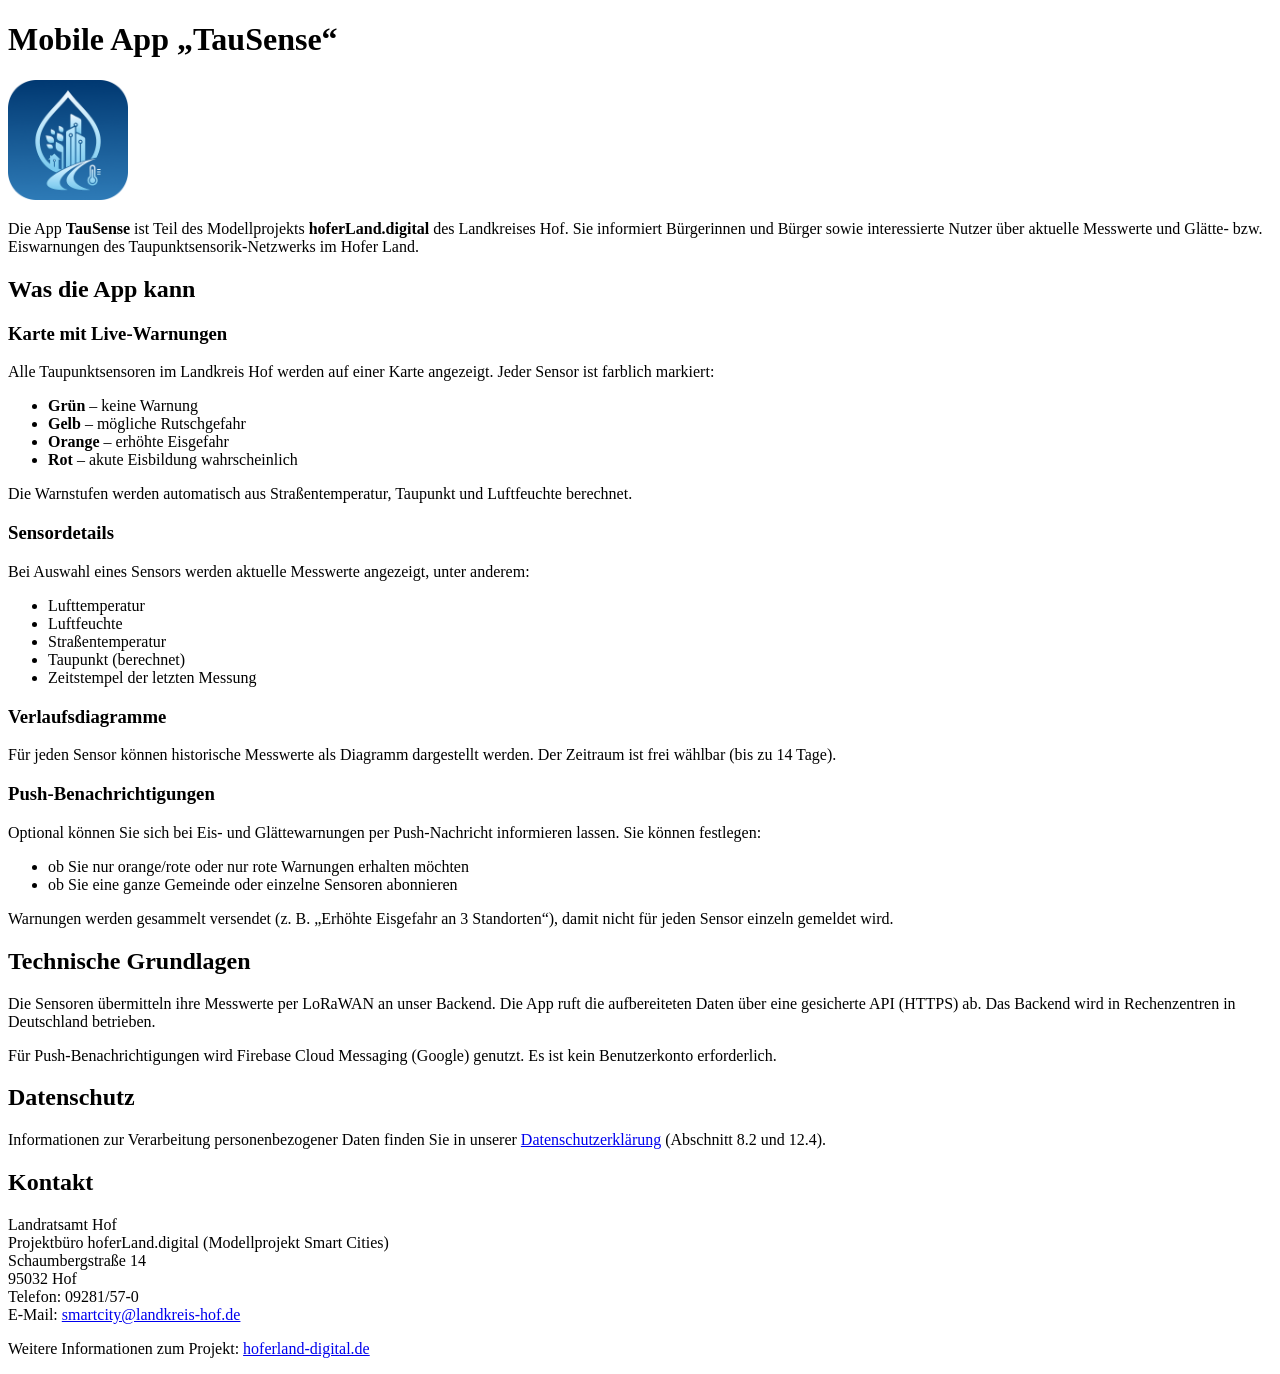
==== docs/app-produktseite.html @ 755b7d99 "added publiccode.yml for opencode" ====
<!DOCTYPE html>
<html lang="de">
<head>
  <meta charset="utf-8">
  <title>TauSense – Innovationsraum Hofer Land</title>
</head>
<body>

<h1>Mobile App „TauSense“</h1>

<p><img src="../img/tausense-logo.png" alt="TauSense Logo" width="120" height="120"></p>

<p>Die App <strong>TauSense</strong> ist Teil des Modellprojekts <strong>hoferLand.digital</strong> des Landkreises Hof. Sie informiert Bürgerinnen und Bürger sowie interessierte Nutzer über aktuelle Messwerte und Glätte- bzw. Eiswarnungen des Taupunktsensorik-Netzwerks im Hofer Land.</p>

<h2>Was die App kann</h2>

<h3>Karte mit Live-Warnungen</h3>
<p>Alle Taupunktsensoren im Landkreis Hof werden auf einer Karte angezeigt. Jeder Sensor ist farblich markiert:</p>
<ul>
  <li><strong>Grün</strong> – keine Warnung</li>
  <li><strong>Gelb</strong> – mögliche Rutschgefahr</li>
  <li><strong>Orange</strong> – erhöhte Eisgefahr</li>
  <li><strong>Rot</strong> – akute Eisbildung wahrscheinlich</li>
</ul>
<p>Die Warnstufen werden automatisch aus Straßentemperatur, Taupunkt und Luftfeuchte berechnet.</p>

<h3>Sensordetails</h3>
<p>Bei Auswahl eines Sensors werden aktuelle Messwerte angezeigt, unter anderem:</p>
<ul>
  <li>Lufttemperatur</li>
  <li>Luftfeuchte</li>
  <li>Straßentemperatur</li>
  <li>Taupunkt (berechnet)</li>
  <li>Zeitstempel der letzten Messung</li>
</ul>

<h3>Verlaufsdiagramme</h3>
<p>Für jeden Sensor können historische Messwerte als Diagramm dargestellt werden. Der Zeitraum ist frei wählbar (bis zu 14 Tage).</p>

<h3>Push-Benachrichtigungen</h3>
<p>Optional können Sie sich bei Eis- und Glättewarnungen per Push-Nachricht informieren lassen. Sie können festlegen:</p>
<ul>
  <li>ob Sie nur orange/rote oder nur rote Warnungen erhalten möchten</li>
  <li>ob Sie eine ganze Gemeinde oder einzelne Sensoren abonnieren</li>
</ul>
<p>Warnungen werden gesammelt versendet (z. B. „Erhöhte Eisgefahr an 3 Standorten“), damit nicht für jeden Sensor einzeln gemeldet wird.</p>

<h2>Technische Grundlagen</h2>
<p>Die Sensoren übermitteln ihre Messwerte per LoRaWAN an unser Backend. Die App ruft die aufbereiteten Daten über eine gesicherte API (HTTPS) ab. Das Backend wird in Rechenzentren in Deutschland betrieben.</p>
<p>Für Push-Benachrichtigungen wird Firebase Cloud Messaging (Google) genutzt. Es ist kein Benutzerkonto erforderlich.</p>

<h2>Datenschutz</h2>
<p>Informationen zur Verarbeitung personenbezogener Daten finden Sie in unserer <a href="datenschutzerklaerung.html">Datenschutzerklärung</a> (Abschnitt 8.2 und 12.4).</p>

<h2>Kontakt</h2>
<p>
  Landratsamt Hof<br>
  Projektbüro hoferLand.digital (Modellprojekt Smart Cities)<br>
  Schaumbergstraße 14<br>
  95032 Hof<br>
  Telefon: 09281/57-0<br>
  E-Mail: <a href="mailto:smartcity@landkreis-hof.de">smartcity@landkreis-hof.de</a>
</p>

<p>Weitere Informationen zum Projekt: <a href="https://hoferland-digital.de/">hoferland-digital.de</a></p>

</body>
</html>
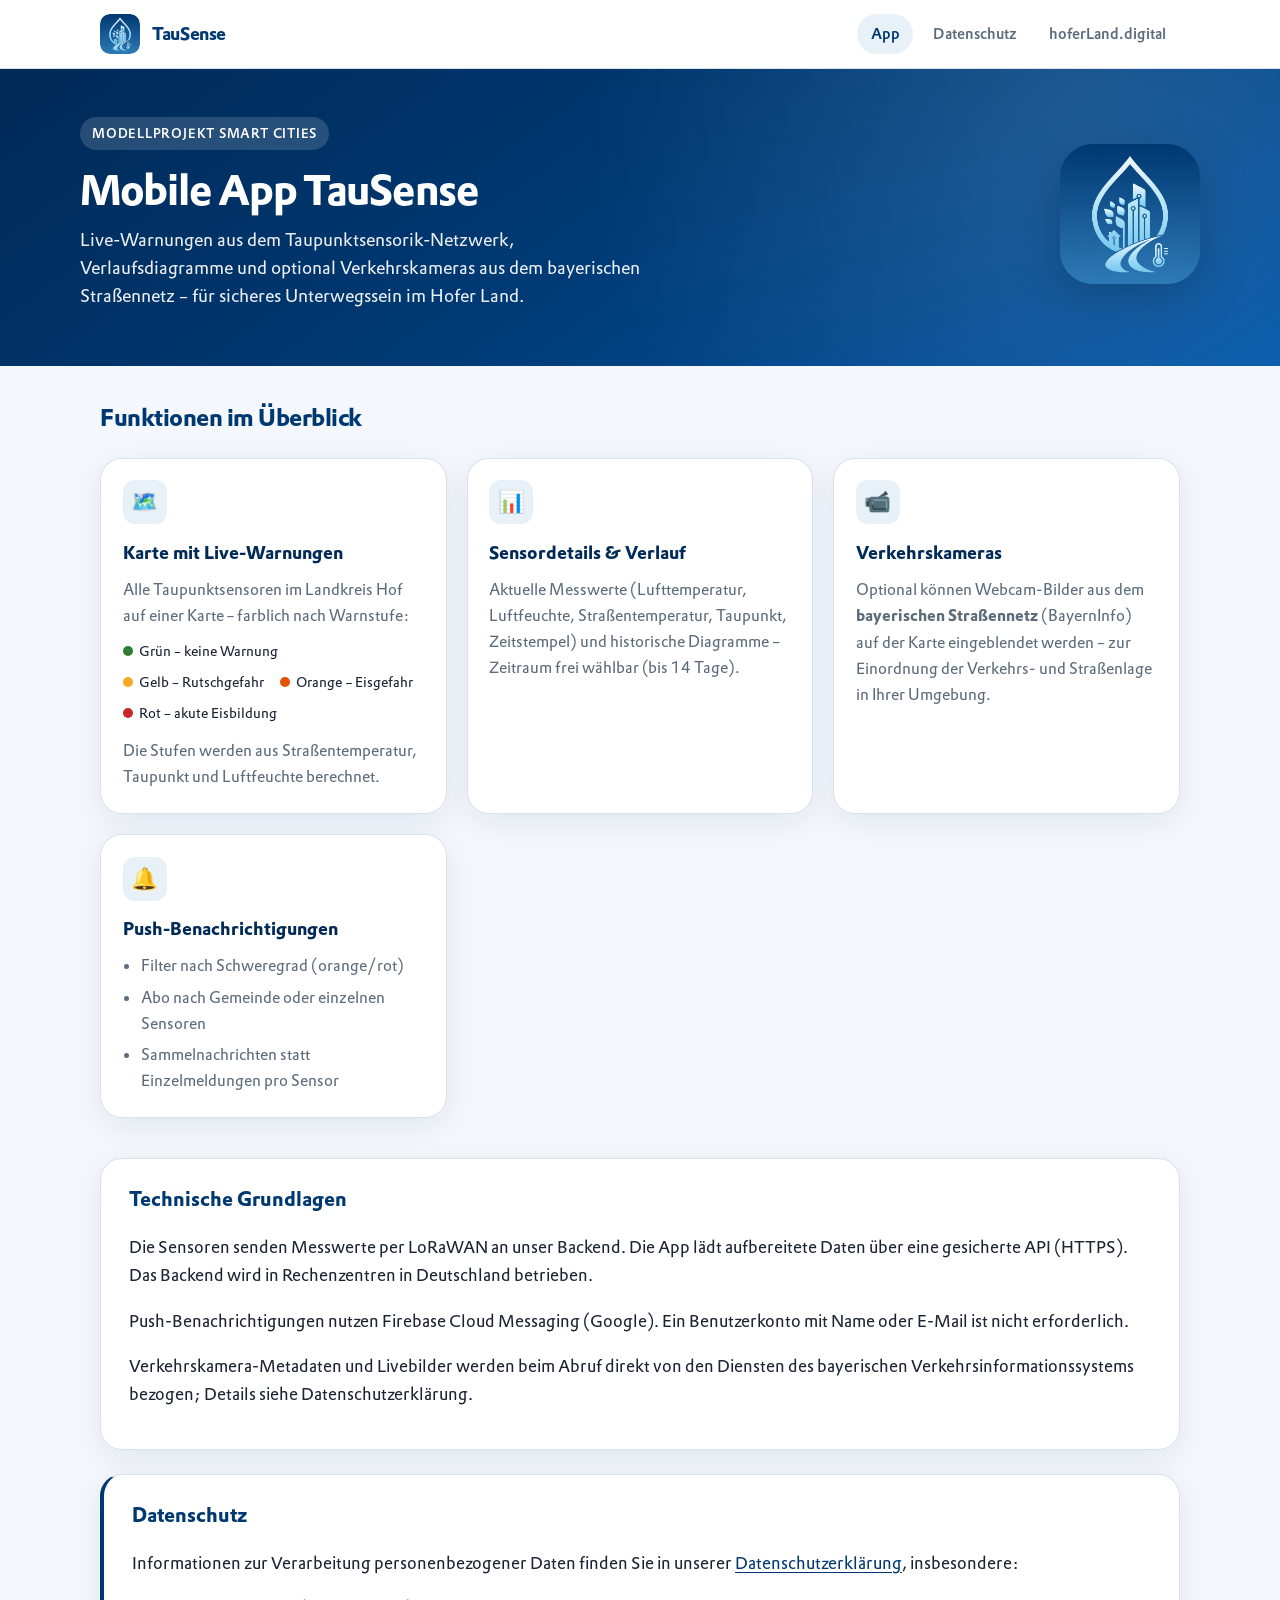
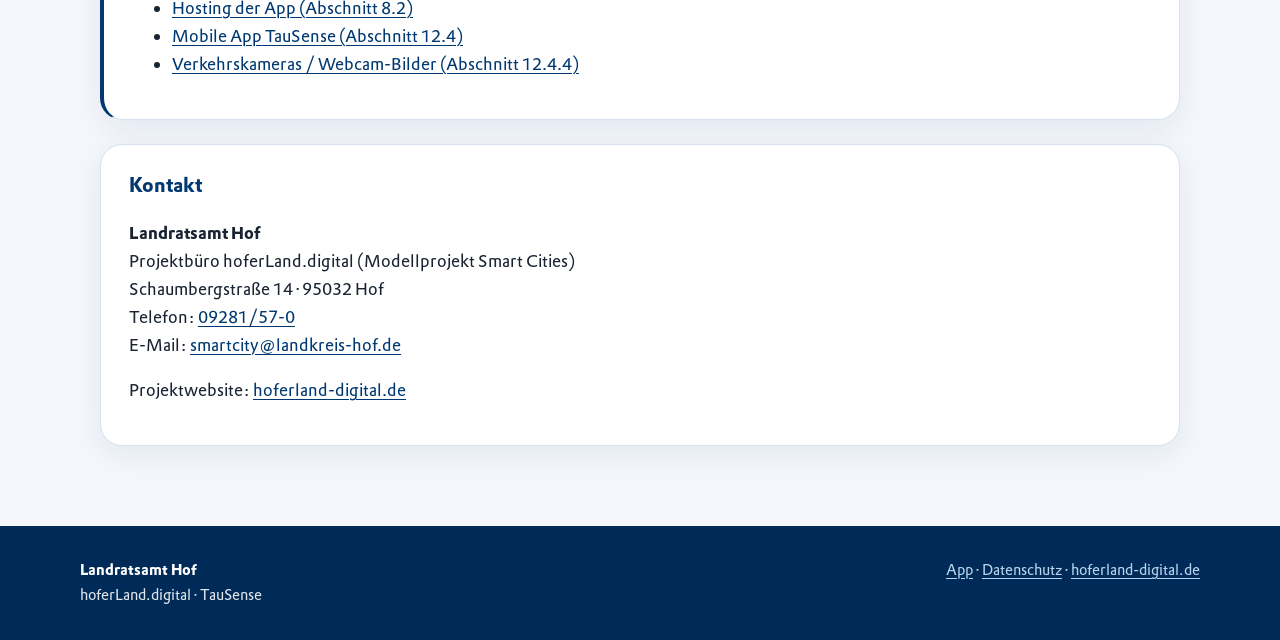
==== commit eac3f1ae: "publiccode angepasst (categorie fehler)" ====
--- a/docs/app-produktseite.html
+++ b/docs/app-produktseite.html
@@ -2,67 +2,126 @@
 <html lang="de">
 <head>
   <meta charset="utf-8">
-  <title>TauSense – Innovationsraum Hofer Land</title>
+  <meta name="viewport" content="width=device-width, initial-scale=1">
+  <title>TauSense – Mobile App | hoferLand.digital</title>
+  <meta name="description" content="TauSense informiert über Taupunktsensorik, Glätte- und Eiswarnungen sowie Verkehrskameras im Landkreis Hof.">
+  <link rel="stylesheet" href="assets/site.css">
 </head>
 <body>
 
-<h1>Mobile App „TauSense“</h1>
+<header class="site-header">
+  <div class="site-header__inner">
+    <a class="site-brand" href="app-produktseite.html">
+      <img src="assets/img/tausense-logo.png" alt="" width="40" height="40">
+      TauSense
+    </a>
+    <button type="button" class="nav-toggle" aria-label="Menü" aria-expanded="false">☰</button>
+    <nav class="site-nav" aria-label="Hauptnavigation">
+      <a href="app-produktseite.html" data-nav="app-produktseite.html">App</a>
+      <a href="datenschutzerklaerung.html" data-nav="datenschutzerklaerung.html">Datenschutz</a>
+      <a href="https://hoferland-digital.de/" target="_blank" rel="noopener noreferrer">hoferLand.digital</a>
+    </nav>
+  </div>
+</header>
 
-<p><img src="../img/tausense-logo.png" alt="TauSense Logo" width="120" height="120"></p>
+<section class="hero">
+  <div class="hero__inner">
+    <div>
+      <span class="hero__badge">Modellprojekt Smart Cities</span>
+      <h1>Mobile App TauSense</h1>
+      <p class="lead">Live-Warnungen aus dem Taupunktsensorik-Netzwerk, Verlaufsdiagramme und optional Verkehrskameras aus dem bayerischen Straßennetz – für sicheres Unterwegssein im Hofer Land.</p>
+    </div>
+    <img class="hero__logo" src="assets/img/tausense-logo.png" alt="TauSense Logo" width="140" height="140">
+  </div>
+</section>
 
-<p>Die App <strong>TauSense</strong> ist Teil des Modellprojekts <strong>hoferLand.digital</strong> des Landkreises Hof. Sie informiert Bürgerinnen und Bürger sowie interessierte Nutzer über aktuelle Messwerte und Glätte- bzw. Eiswarnungen des Taupunktsensorik-Netzwerks im Hofer Land.</p>
+<main class="page-main">
 
-<h2>Was die App kann</h2>
+  <h2 class="section-title">Funktionen im Überblick</h2>
+  <div class="card-grid">
 
-<h3>Karte mit Live-Warnungen</h3>
-<p>Alle Taupunktsensoren im Landkreis Hof werden auf einer Karte angezeigt. Jeder Sensor ist farblich markiert:</p>
-<ul>
-  <li><strong>Grün</strong> – keine Warnung</li>
-  <li><strong>Gelb</strong> – mögliche Rutschgefahr</li>
-  <li><strong>Orange</strong> – erhöhte Eisgefahr</li>
-  <li><strong>Rot</strong> – akute Eisbildung wahrscheinlich</li>
-</ul>
-<p>Die Warnstufen werden automatisch aus Straßentemperatur, Taupunkt und Luftfeuchte berechnet.</p>
+    <article class="feature-card">
+      <div class="feature-card__icon" aria-hidden="true">🗺️</div>
+      <h3>Karte mit Live-Warnungen</h3>
+      <p>Alle Taupunktsensoren im Landkreis Hof auf einer Karte – farblich nach Warnstufe:</p>
+      <div class="legend">
+        <span><i class="c-green"></i> Grün – keine Warnung</span>
+        <span><i class="c-yellow"></i> Gelb – Rutschgefahr</span>
+        <span><i class="c-orange"></i> Orange – Eisgefahr</span>
+        <span><i class="c-red"></i> Rot – akute Eisbildung</span>
+      </div>
+      <p style="margin-top:0.75rem">Die Stufen werden aus Straßentemperatur, Taupunkt und Luftfeuchte berechnet.</p>
+    </article>
 
-<h3>Sensordetails</h3>
-<p>Bei Auswahl eines Sensors werden aktuelle Messwerte angezeigt, unter anderem:</p>
-<ul>
-  <li>Lufttemperatur</li>
-  <li>Luftfeuchte</li>
-  <li>Straßentemperatur</li>
-  <li>Taupunkt (berechnet)</li>
-  <li>Zeitstempel der letzten Messung</li>
-</ul>
+    <article class="feature-card">
+      <div class="feature-card__icon" aria-hidden="true">📊</div>
+      <h3>Sensordetails &amp; Verlauf</h3>
+      <p>Aktuelle Messwerte (Lufttemperatur, Luftfeuchte, Straßentemperatur, Taupunkt, Zeitstempel) und historische Diagramme – Zeitraum frei wählbar (bis 14 Tage).</p>
+    </article>
 
-<h3>Verlaufsdiagramme</h3>
-<p>Für jeden Sensor können historische Messwerte als Diagramm dargestellt werden. Der Zeitraum ist frei wählbar (bis zu 14 Tage).</p>
+    <article class="feature-card">
+      <div class="feature-card__icon" aria-hidden="true">📹</div>
+      <h3>Verkehrskameras</h3>
+      <p>Optional können Webcam-Bilder aus dem <strong>bayerischen Straßennetz</strong> (BayernInfo) auf der Karte eingeblendet werden – zur Einordnung der Verkehrs- und Straßenlage in Ihrer Umgebung.</p>
+    </article>
 
-<h3>Push-Benachrichtigungen</h3>
-<p>Optional können Sie sich bei Eis- und Glättewarnungen per Push-Nachricht informieren lassen. Sie können festlegen:</p>
-<ul>
-  <li>ob Sie nur orange/rote oder nur rote Warnungen erhalten möchten</li>
-  <li>ob Sie eine ganze Gemeinde oder einzelne Sensoren abonnieren</li>
-</ul>
-<p>Warnungen werden gesammelt versendet (z. B. „Erhöhte Eisgefahr an 3 Standorten“), damit nicht für jeden Sensor einzeln gemeldet wird.</p>
+    <article class="feature-card">
+      <div class="feature-card__icon" aria-hidden="true">🔔</div>
+      <h3>Push-Benachrichtigungen</h3>
+      <ul>
+        <li>Filter nach Schweregrad (orange/rot)</li>
+        <li>Abo nach Gemeinde oder einzelnen Sensoren</li>
+        <li>Sammelnachrichten statt Einzelmeldungen pro Sensor</li>
+      </ul>
+    </article>
 
-<h2>Technische Grundlagen</h2>
-<p>Die Sensoren übermitteln ihre Messwerte per LoRaWAN an unser Backend. Die App ruft die aufbereiteten Daten über eine gesicherte API (HTTPS) ab. Das Backend wird in Rechenzentren in Deutschland betrieben.</p>
-<p>Für Push-Benachrichtigungen wird Firebase Cloud Messaging (Google) genutzt. Es ist kein Benutzerkonto erforderlich.</p>
+  </div>
 
-<h2>Datenschutz</h2>
-<p>Informationen zur Verarbeitung personenbezogener Daten finden Sie in unserer <a href="datenschutzerklaerung.html">Datenschutzerklärung</a> (Abschnitt 8.2 und 12.4).</p>
+  <div class="panel">
+    <h2>Technische Grundlagen</h2>
+    <p>Die Sensoren senden Messwerte per LoRaWAN an unser Backend. Die App lädt aufbereitete Daten über eine gesicherte API (HTTPS). Das Backend wird in Rechenzentren in Deutschland betrieben.</p>
+    <p>Push-Benachrichtigungen nutzen Firebase Cloud Messaging (Google). Ein Benutzerkonto mit Name oder E-Mail ist nicht erforderlich.</p>
+    <p>Verkehrskamera-Metadaten und Livebilder werden beim Abruf direkt von den Diensten des bayerischen Verkehrsinformationssystems bezogen; Details siehe Datenschutzerklärung.</p>
+  </div>
 
-<h2>Kontakt</h2>
-<p>
-  Landratsamt Hof<br>
-  Projektbüro hoferLand.digital (Modellprojekt Smart Cities)<br>
-  Schaumbergstraße 14<br>
-  95032 Hof<br>
-  Telefon: 09281/57-0<br>
-  E-Mail: <a href="mailto:smartcity@landkreis-hof.de">smartcity@landkreis-hof.de</a>
-</p>
+  <div class="panel panel--accent">
+    <h2>Datenschutz</h2>
+    <p>Informationen zur Verarbeitung personenbezogener Daten finden Sie in unserer <a href="datenschutzerklaerung.html">Datenschutzerklärung</a>, insbesondere:</p>
+    <ul>
+      <li><a href="datenschutzerklaerung.html#hosting-tausense">Hosting der App (Abschnitt 8.2)</a></li>
+      <li><a href="datenschutzerklaerung.html#app-tausense">Mobile App TauSense (Abschnitt 12.4)</a></li>
+      <li><a href="datenschutzerklaerung.html#verkehrskameras">Verkehrskameras / Webcam-Bilder (Abschnitt 12.4.4)</a></li>
+    </ul>
+  </div>
 
-<p>Weitere Informationen zum Projekt: <a href="https://hoferland-digital.de/">hoferland-digital.de</a></p>
+  <div class="panel">
+    <h2>Kontakt</h2>
+    <p>
+      <strong>Landratsamt Hof</strong><br>
+      Projektbüro hoferLand.digital (Modellprojekt Smart Cities)<br>
+      Schaumbergstraße 14 · 95032 Hof<br>
+      Telefon: <a href="tel:+499281570">09281/57-0</a><br>
+      E-Mail: <a href="mailto:smartcity@landkreis-hof.de">smartcity@landkreis-hof.de</a>
+    </p>
+    <p>Projektwebsite: <a href="https://hoferland-digital.de/">hoferland-digital.de</a></p>
+  </div>
 
+</main>
+
+<footer class="site-footer">
+  <div class="site-footer__inner">
+    <div>
+      <strong>Landratsamt Hof</strong><br>
+      hoferLand.digital · TauSense
+    </div>
+    <div>
+      <a href="app-produktseite.html">App</a> ·
+      <a href="datenschutzerklaerung.html">Datenschutz</a> ·
+      <a href="https://hoferland-digital.de/">hoferland-digital.de</a>
+    </div>
+  </div>
+</footer>
+
+<script src="assets/site.js"></script>
 </body>
 </html>
--- a/docs/assets/site.css
+++ b/docs/assets/site.css
@@ -0,0 +1,524 @@
+/* TauSense / hoferLand.digital – Web CI (Pantone 295: #003871) */
+
+@font-face {
+  font-family: 'Prokyon';
+  src: url('fonts/Prokyon-Regular.ttf') format('truetype');
+  font-weight: 400;
+  font-style: normal;
+  font-display: swap;
+}
+
+@font-face {
+  font-family: 'Prokyon';
+  src: url('fonts/Prokyon-Medium.ttf') format('truetype');
+  font-weight: 600;
+  font-style: normal;
+  font-display: swap;
+}
+
+@font-face {
+  font-family: 'Prokyon';
+  src: url('fonts/Prokyon-Bold.ttf') format('truetype');
+  font-weight: 700;
+  font-style: normal;
+  font-display: swap;
+}
+
+:root {
+  --brand: #003871;
+  --brand-dark: #002a57;
+  --brand-light: #e8f0f8;
+  --brand-muted: #4a6d8f;
+  --surface: #ffffff;
+  --surface-alt: #f4f7fb;
+  --text: #1a2332;
+  --text-muted: #5c6b7a;
+  --border: #d8e2ec;
+  --radius: 14px;
+  --radius-lg: 22px;
+  --shadow: 0 8px 32px rgba(0, 56, 113, 0.08);
+  --shadow-hover: 0 14px 40px rgba(0, 56, 113, 0.14);
+  --font: 'Prokyon', 'Source Sans 3', system-ui, -apple-system, 'Segoe UI', sans-serif;
+  --max: 1120px;
+  --header-h: 4.25rem;
+}
+
+*,
+*::before,
+*::after {
+  box-sizing: border-box;
+}
+
+html {
+  scroll-behavior: smooth;
+}
+
+body {
+  margin: 0;
+  font-family: var(--font);
+  font-size: 1.0625rem;
+  line-height: 1.65;
+  color: var(--text);
+  background: var(--surface-alt);
+  -webkit-font-smoothing: antialiased;
+}
+
+a {
+  color: var(--brand);
+  text-decoration-thickness: 1px;
+  text-underline-offset: 3px;
+}
+
+a:hover {
+  color: var(--brand-dark);
+}
+
+img {
+  max-width: 100%;
+  height: auto;
+}
+
+/* Header */
+.site-header {
+  position: sticky;
+  top: 0;
+  z-index: 100;
+  background: rgba(255, 255, 255, 0.92);
+  backdrop-filter: blur(12px);
+  border-bottom: 1px solid var(--border);
+}
+
+.site-header__inner {
+  max-width: var(--max);
+  margin: 0 auto;
+  padding: 0 1.25rem;
+  height: var(--header-h);
+  display: flex;
+  align-items: center;
+  justify-content: space-between;
+  gap: 1rem;
+}
+
+.site-brand {
+  display: flex;
+  align-items: center;
+  gap: 0.75rem;
+  text-decoration: none;
+  color: var(--brand);
+  font-weight: 700;
+  font-size: 1.125rem;
+  letter-spacing: -0.02em;
+}
+
+.site-brand img {
+  width: 40px;
+  height: 40px;
+  border-radius: 10px;
+}
+
+.site-nav {
+  display: flex;
+  align-items: center;
+  gap: 0.35rem;
+}
+
+.site-nav a {
+  text-decoration: none;
+  font-weight: 600;
+  font-size: 0.9375rem;
+  color: var(--text-muted);
+  padding: 0.5rem 0.85rem;
+  border-radius: 999px;
+  transition: background 0.15s, color 0.15s;
+}
+
+.site-nav a:hover {
+  color: var(--brand);
+  background: var(--brand-light);
+}
+
+.site-nav a.is-active {
+  color: var(--brand);
+  background: var(--brand-light);
+}
+
+.nav-toggle {
+  display: none;
+  border: none;
+  background: var(--brand-light);
+  color: var(--brand);
+  width: 44px;
+  height: 44px;
+  border-radius: 12px;
+  cursor: pointer;
+  font-size: 1.25rem;
+}
+
+/* Hero (product page) */
+.hero {
+  background: linear-gradient(145deg, var(--brand-dark) 0%, var(--brand) 45%, #0056a8 100%);
+  color: #fff;
+  padding: 3rem 1.25rem 3.5rem;
+  position: relative;
+  overflow: hidden;
+}
+
+.hero::after {
+  content: '';
+  position: absolute;
+  inset: 0;
+  background: radial-gradient(circle at 85% 20%, rgba(255, 255, 255, 0.12) 0%, transparent 45%);
+  pointer-events: none;
+}
+
+.hero__inner {
+  max-width: var(--max);
+  margin: 0 auto;
+  position: relative;
+  z-index: 1;
+  display: grid;
+  grid-template-columns: 1fr auto;
+  gap: 2rem;
+  align-items: center;
+}
+
+.hero__badge {
+  display: inline-block;
+  font-size: 0.8125rem;
+  font-weight: 600;
+  text-transform: uppercase;
+  letter-spacing: 0.06em;
+  background: rgba(255, 255, 255, 0.15);
+  padding: 0.35rem 0.75rem;
+  border-radius: 999px;
+  margin-bottom: 1rem;
+}
+
+.hero h1 {
+  margin: 0 0 0.75rem;
+  font-size: clamp(1.85rem, 4vw, 2.65rem);
+  line-height: 1.15;
+  letter-spacing: -0.03em;
+}
+
+.hero p.lead {
+  margin: 0;
+  font-size: 1.125rem;
+  max-width: 36rem;
+  opacity: 0.92;
+  line-height: 1.55;
+}
+
+.hero__logo {
+  width: clamp(100px, 18vw, 140px);
+  filter: drop-shadow(0 12px 24px rgba(0, 0, 0, 0.2));
+}
+
+/* Main layout */
+.page-main {
+  max-width: var(--max);
+  margin: 0 auto;
+  padding: 2rem 1.25rem 3.5rem;
+}
+
+.section-title {
+  font-size: 1.5rem;
+  color: var(--brand);
+  margin: 0 0 1.25rem;
+  letter-spacing: -0.02em;
+}
+
+/* Feature cards */
+.card-grid {
+  display: grid;
+  grid-template-columns: repeat(auto-fill, minmax(280px, 1fr));
+  gap: 1.25rem;
+  margin-bottom: 2.5rem;
+}
+
+.feature-card {
+  background: var(--surface);
+  border: 1px solid var(--border);
+  border-radius: var(--radius-lg);
+  padding: 1.35rem 1.35rem 1.5rem;
+  box-shadow: var(--shadow);
+  transition: transform 0.2s, box-shadow 0.2s;
+}
+
+.feature-card:hover {
+  transform: translateY(-3px);
+  box-shadow: var(--shadow-hover);
+}
+
+.feature-card__icon {
+  width: 44px;
+  height: 44px;
+  border-radius: 12px;
+  background: var(--brand-light);
+  color: var(--brand);
+  display: flex;
+  align-items: center;
+  justify-content: center;
+  font-size: 1.35rem;
+  margin-bottom: 0.85rem;
+}
+
+.feature-card h3 {
+  margin: 0 0 0.5rem;
+  font-size: 1.125rem;
+  color: var(--brand-dark);
+}
+
+.feature-card p,
+.feature-card ul {
+  margin: 0;
+  font-size: 0.9875rem;
+  color: var(--text-muted);
+}
+
+.feature-card ul {
+  padding-left: 1.15rem;
+}
+
+.feature-card li + li {
+  margin-top: 0.35rem;
+}
+
+/* Warning legend */
+.legend {
+  display: flex;
+  flex-wrap: wrap;
+  gap: 0.5rem 1rem;
+  margin-top: 0.75rem;
+}
+
+.legend span {
+  display: inline-flex;
+  align-items: center;
+  gap: 0.4rem;
+  font-size: 0.875rem;
+  color: var(--text);
+}
+
+.legend i {
+  width: 10px;
+  height: 10px;
+  border-radius: 50%;
+  display: inline-block;
+}
+
+.legend .c-green { background: #2e7d32; }
+.legend .c-yellow { background: #f9a825; }
+.legend .c-orange { background: #e65100; }
+.legend .c-red { background: #c62828; }
+
+.panel {
+  background: var(--surface);
+  border: 1px solid var(--border);
+  border-radius: var(--radius-lg);
+  padding: 1.5rem 1.75rem;
+  margin-bottom: 1.5rem;
+  box-shadow: var(--shadow);
+}
+
+.panel h2 {
+  margin-top: 0;
+  font-size: 1.25rem;
+  color: var(--brand);
+}
+
+.panel--accent {
+  border-left: 4px solid var(--brand);
+}
+
+/* Privacy layout */
+.page-privacy .privacy-layout {
+  max-width: 1280px;
+  margin: 0 auto;
+  padding: 1.75rem 1.25rem 3rem;
+  display: grid;
+  grid-template-columns: minmax(200px, 260px) 1fr;
+  gap: 2rem;
+  align-items: start;
+}
+
+.toc {
+  position: sticky;
+  top: calc(var(--header-h) + 1rem);
+  background: var(--surface);
+  border: 1px solid var(--border);
+  border-radius: var(--radius-lg);
+  padding: 1.15rem 1.1rem;
+  box-shadow: var(--shadow);
+  max-height: calc(100vh - var(--header-h) - 2rem);
+  overflow-y: auto;
+}
+
+.toc__title {
+  margin: 0 0 0.75rem;
+  font-size: 0.75rem;
+  text-transform: uppercase;
+  letter-spacing: 0.08em;
+  color: var(--text-muted);
+  font-weight: 700;
+}
+
+.toc ul {
+  list-style: none;
+  margin: 0;
+  padding: 0;
+}
+
+.toc li {
+  margin: 0;
+}
+
+.toc a {
+  display: block;
+  text-decoration: none;
+  font-size: 0.875rem;
+  padding: 0.35rem 0.5rem;
+  border-radius: 8px;
+  color: var(--text-muted);
+  line-height: 1.35;
+}
+
+.toc a:hover {
+  background: var(--brand-light);
+  color: var(--brand);
+}
+
+.toc .toc-sub a {
+  padding-left: 1rem;
+  font-size: 0.8125rem;
+}
+
+.legal-content {
+  background: var(--surface);
+  border: 1px solid var(--border);
+  border-radius: var(--radius-lg);
+  padding: 2rem 2.25rem;
+  box-shadow: var(--shadow);
+}
+
+.legal-content h1 {
+  margin-top: 0;
+  color: var(--brand-dark);
+  font-size: 1.85rem;
+  letter-spacing: -0.02em;
+}
+
+.legal-content h2 {
+  margin-top: 2.25rem;
+  padding-top: 0.5rem;
+  font-size: 1.2rem;
+  color: var(--brand);
+  scroll-margin-top: calc(var(--header-h) + 1rem);
+}
+
+.legal-content h3 {
+  font-size: 1.05rem;
+  color: var(--brand-dark);
+  scroll-margin-top: calc(var(--header-h) + 1rem);
+}
+
+.legal-content h4 {
+  font-size: 1rem;
+  color: var(--text);
+}
+
+.legal-content p,
+.legal-content li {
+  color: var(--text);
+}
+
+.legal-content code {
+  font-size: 0.9em;
+  background: var(--brand-light);
+  padding: 0.1em 0.35em;
+  border-radius: 4px;
+}
+
+/* Footer */
+.site-footer {
+  background: var(--brand-dark);
+  color: rgba(255, 255, 255, 0.88);
+  padding: 2rem 1.25rem;
+  margin-top: auto;
+  font-size: 0.9375rem;
+}
+
+.site-footer__inner {
+  max-width: var(--max);
+  margin: 0 auto;
+  display: flex;
+  flex-wrap: wrap;
+  gap: 1.5rem 2.5rem;
+  justify-content: space-between;
+}
+
+.site-footer a {
+  color: #b8d4ef;
+}
+
+.site-footer a:hover {
+  color: #fff;
+}
+
+.site-footer strong {
+  color: #fff;
+}
+
+@media (max-width: 900px) {
+  .hero__inner {
+    grid-template-columns: 1fr;
+    text-align: center;
+  }
+
+  .hero__logo {
+    margin: 0 auto;
+  }
+
+  .page-privacy .privacy-layout {
+    grid-template-columns: 1fr;
+  }
+
+  .toc {
+    position: static;
+    max-height: none;
+  }
+}
+
+@media (max-width: 640px) {
+  .nav-toggle {
+    display: flex;
+    align-items: center;
+    justify-content: center;
+  }
+
+  .site-nav {
+    display: none;
+    position: absolute;
+    top: var(--header-h);
+    left: 0;
+    right: 0;
+    flex-direction: column;
+    padding: 0.75rem 1rem 1rem;
+    background: var(--surface);
+    border-bottom: 1px solid var(--border);
+    box-shadow: var(--shadow);
+  }
+
+  .site-header.is-open .site-nav {
+    display: flex;
+  }
+
+  .site-nav a {
+    width: 100%;
+    text-align: center;
+  }
+
+  .legal-content {
+    padding: 1.35rem 1.15rem;
+  }
+}
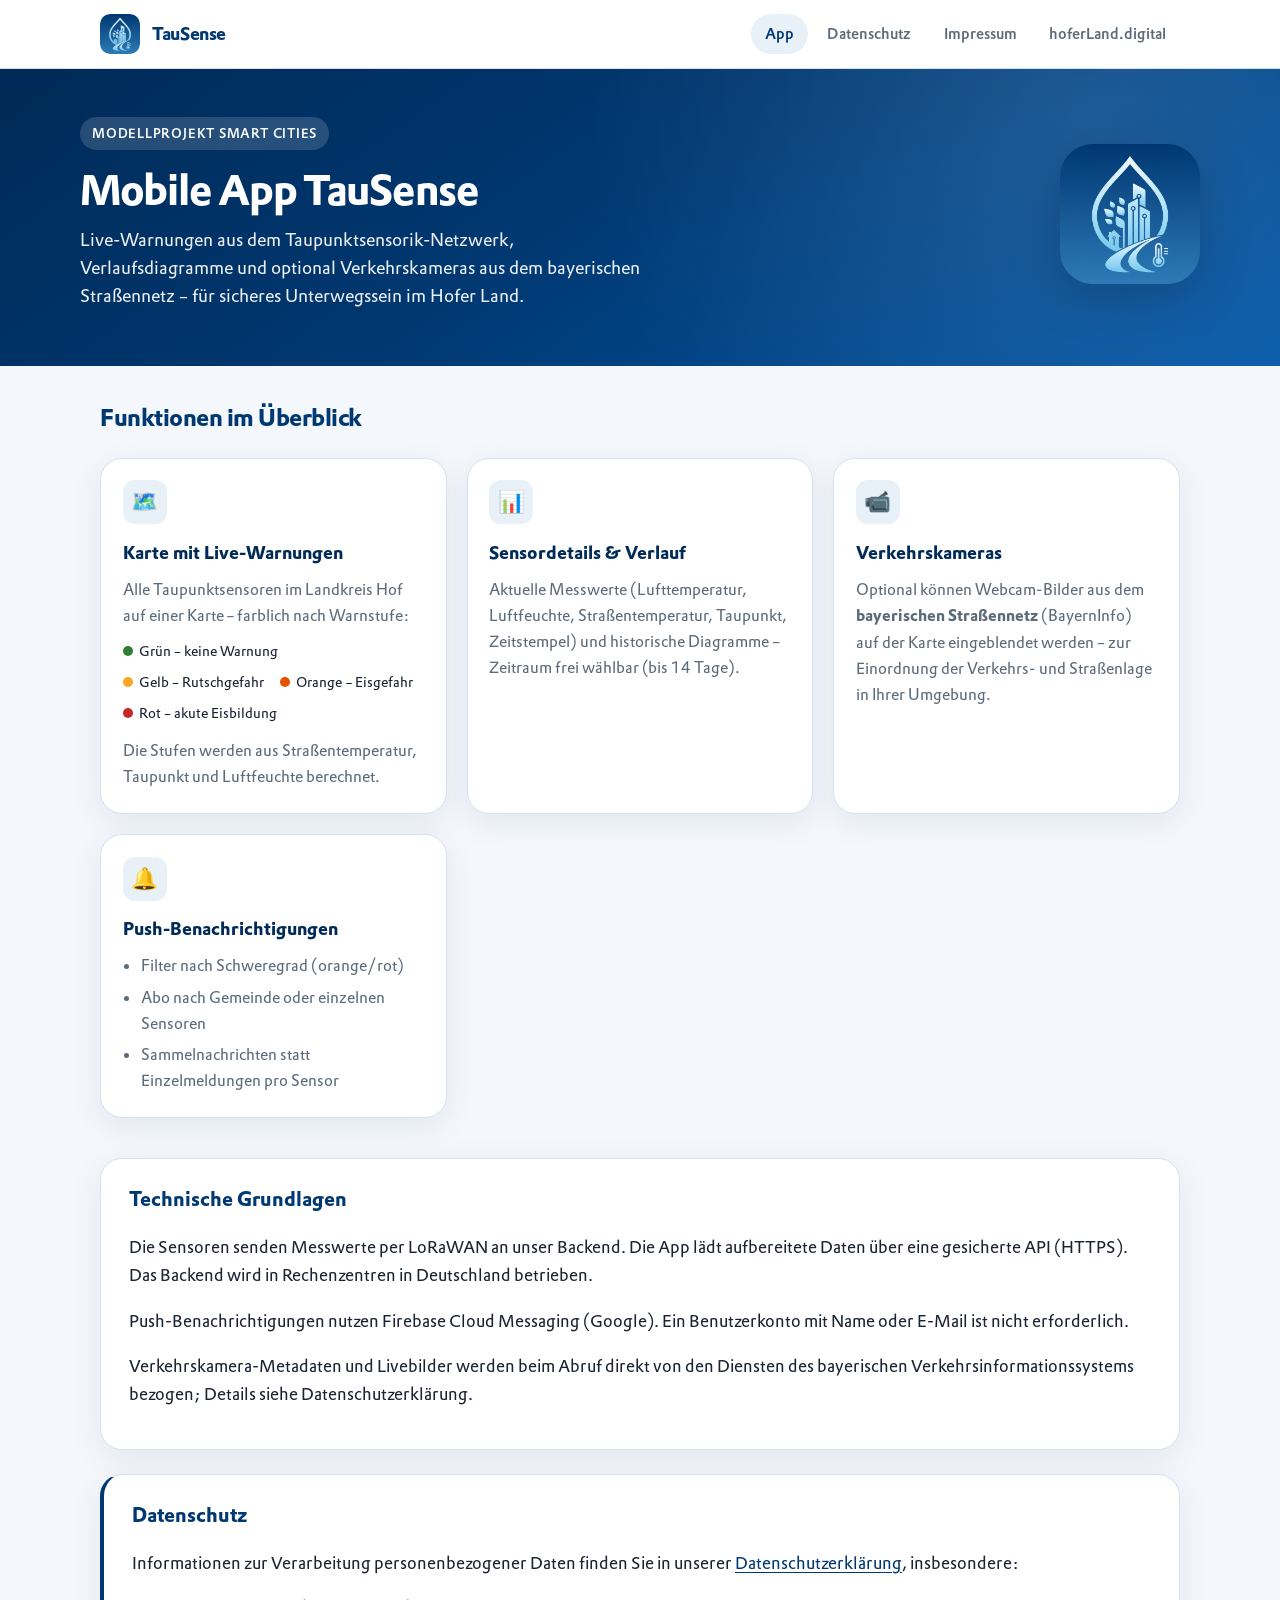
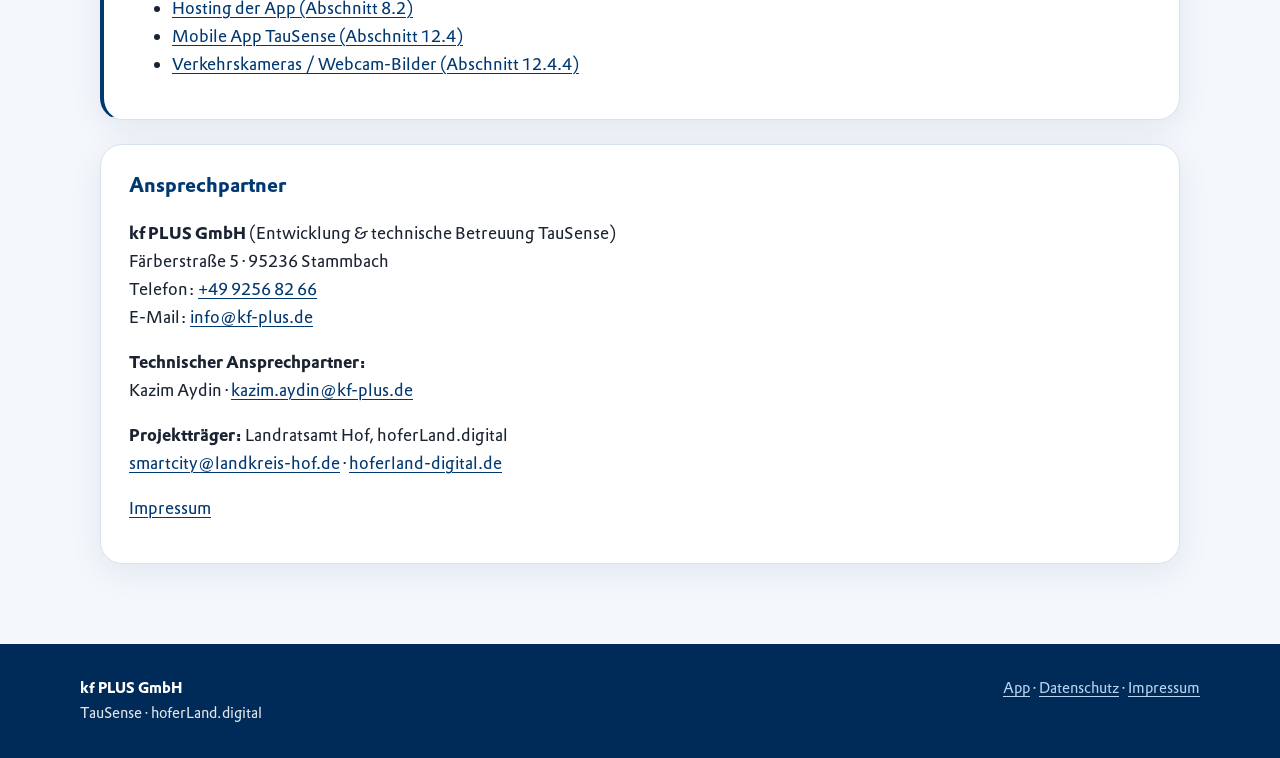
==== commit 1e985991: "admin panel" ====
--- a/docs/app-produktseite.html
+++ b/docs/app-produktseite.html
@@ -19,6 +19,7 @@
     <nav class="site-nav" aria-label="Hauptnavigation">
       <a href="app-produktseite.html" data-nav="app-produktseite.html">App</a>
       <a href="datenschutzerklaerung.html" data-nav="datenschutzerklaerung.html">Datenschutz</a>
+      <a href="impressum.html" data-nav="impressum.html">Impressum</a>
       <a href="https://hoferland-digital.de/" target="_blank" rel="noopener noreferrer">hoferLand.digital</a>
     </nav>
   </div>
@@ -95,15 +96,23 @@
   </div>
 
   <div class="panel">
-    <h2>Kontakt</h2>
+    <h2>Ansprechpartner</h2>
     <p>
-      <strong>Landratsamt Hof</strong><br>
-      Projektbüro hoferLand.digital (Modellprojekt Smart Cities)<br>
-      Schaumbergstraße 14 · 95032 Hof<br>
-      Telefon: <a href="tel:+499281570">09281/57-0</a><br>
-      E-Mail: <a href="mailto:smartcity@landkreis-hof.de">smartcity@landkreis-hof.de</a>
+      <strong>kf PLUS GmbH</strong> (Entwicklung &amp; technische Betreuung TauSense)<br>
+      Färberstraße 5 · 95236 Stammbach<br>
+      Telefon: <a href="tel:+4992568266">+49 9256 82 66</a><br>
+      E-Mail: <a href="mailto:info@kf-plus.de">info@kf-plus.de</a>
     </p>
-    <p>Projektwebsite: <a href="https://hoferland-digital.de/">hoferland-digital.de</a></p>
+    <p>
+      <strong>Technischer Ansprechpartner:</strong><br>
+      Kazim Aydin · <a href="mailto:kazim.aydin@kf-plus.de">kazim.aydin@kf-plus.de</a>
+    </p>
+    <p>
+      <strong>Projektträger:</strong> Landratsamt Hof, hoferLand.digital<br>
+      <a href="mailto:smartcity@landkreis-hof.de">smartcity@landkreis-hof.de</a> ·
+      <a href="https://hoferland-digital.de/">hoferland-digital.de</a>
+    </p>
+    <p><a href="impressum.html">Impressum</a></p>
   </div>
 
 </main>
@@ -111,13 +120,13 @@
 <footer class="site-footer">
   <div class="site-footer__inner">
     <div>
-      <strong>Landratsamt Hof</strong><br>
-      hoferLand.digital · TauSense
+      <strong>kf PLUS GmbH</strong><br>
+      TauSense · hoferLand.digital
     </div>
     <div>
       <a href="app-produktseite.html">App</a> ·
       <a href="datenschutzerklaerung.html">Datenschutz</a> ·
-      <a href="https://hoferland-digital.de/">hoferland-digital.de</a>
+      <a href="impressum.html">Impressum</a>
     </div>
   </div>
 </footer>
--- a/docs/assets/site.css
+++ b/docs/assets/site.css
@@ -342,6 +342,11 @@
   align-items: start;
 }
 
+.page-privacy .privacy-layout--single {
+  grid-template-columns: 1fr;
+  max-width: var(--max);
+}
+
 .toc {
   position: sticky;
   top: calc(var(--header-h) + 1rem);
